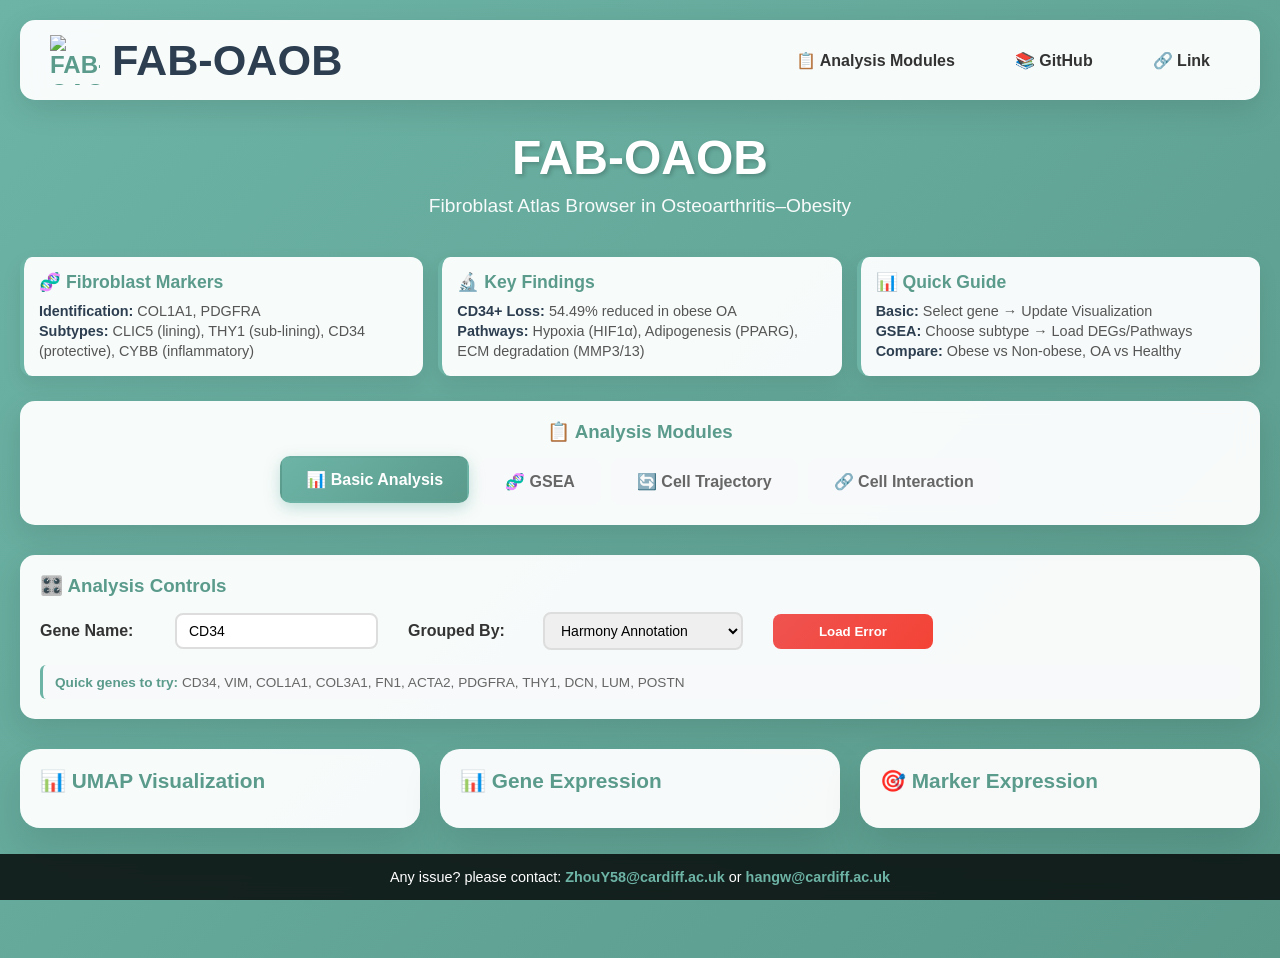
==== index.html @ c95120bd "Update index.html" ====
<!DOCTYPE html>
<html lang="en">
<head>
    <meta charset="UTF-8">
    <meta name="viewport" content="width=device-width, initial-scale=1.0">
    <title>Fibroblast Atlas Browser in Osteoarthritis–Obesity</title>
    
    <!-- External Libraries -->
    <script src="https://cdnjs.cloudflare.com/ajax/libs/d3/7.8.5/d3.min.js"></script>
    <script src="https://cdnjs.cloudflare.com/ajax/libs/plotly.js/2.26.0/plotly.min.js"></script>
    <script src="https://cdnjs.cloudflare.com/ajax/libs/PapaParse/5.4.1/papaparse.min.js"></script>
    
    <link rel="stylesheet" href="style.css">
</head>
<body>
    <div class="container">
        <!-- Navigation Bar -->
        <nav class="navbar">
            <div style="display: flex; align-items: center; gap: 15px;">
                <a href="#" class="nav-brand" style="display: flex; align-items: center; gap: 12px; text-decoration: none;">
                    <img src="https://raw.githubusercontent.com/hvgogogo/obese_OA_dp/main/data/Logo_FAB2.png" 
                         alt="FAB-OAOB" 
                         style="width: 50px; height: 50px; object-fit: contain;">
                    <span style="font-size: 1.8em; font-weight: 700; color: #2c3e50;">FAB-OAOB</span>
                </a>
            </div>
            <ul class="nav-links">
                <li><a href="#analysis-modules" class="nav-link">📋 Analysis Modules</a></li>
                <li><a href="https://github.com/hvgogogo/obese_OA_dp" target="_blank" class="nav-link">📚 GitHub</a></li>
                <li><a href="https://yz-lab.org/" target="_blank" class="nav-link">🔗 Link</a></li>
            </ul>
        </nav>

        <!-- Header -->
        <div class="header">
            <h1> FAB-OAOB</h1>
            <p>Fibroblast Atlas Browser in Osteoarthritis–Obesity</p>
        </div>

        <!-- Information Cards -->
        <div class="info-grid">
            <div class="info-card">
                <h4>🧬 Fibroblast Markers</h4>
                <div class="info-content">
                    <strong>Identification:</strong> COL1A1, PDGFRA<br>
                    <strong>Subtypes:</strong> CLIC5 (lining), THY1 (sub-lining), CD34 (protective), CYBB (inflammatory)
                </div>
            </div>

            <div class="info-card">
                <h4>🔬 Key Findings</h4>
                <div class="info-content">
                    <strong>CD34+ Loss:</strong> 54.49% reduced in obese OA<br>
                    <strong>Pathways:</strong> Hypoxia (HIF1α), Adipogenesis (PPARG), ECM degradation (MMP3/13)
                </div>
            </div>

            <div class="info-card">
                <h4>📊 Quick Guide</h4>
                <div class="info-content">
                    <strong>Basic:</strong> Select gene → Update Visualization<br>
                    <strong>GSEA:</strong> Choose subtype → Load DEGs/Pathways<br>
                    <strong>Compare:</strong> Obese vs Non-obese, OA vs Healthy
                </div>
            </div>
        </div>

        <!-- Module Navigation -->
        <div class="module-nav" id="analysis-modules">
            <h3>📋 Analysis Modules</h3>
            <div class="module-tabs">
                <div class="module-tab active" data-module="basic">📊 Basic Analysis</div>
                <div class="module-tab" data-module="gsea">🧬 GSEA</div>
                <div class="module-tab" data-module="trajectory">🔄 Cell Trajectory</div>
                <div class="module-tab" data-module="interaction">🔗 Cell Interaction</div>
            </div>
        </div>

        <!-- Module 1: Basic Analysis -->
        <div class="module-content active" id="basic-module">
            <!-- Analysis Controls -->
            <div class="controls">
                <h3>🎛️ Analysis Controls</h3>
                <div class="controls-row">
                    <div class="control-group">
                        <label for="custom-gene">Gene Name:</label>
                        <div class="gene-input-container">
                            <input type="text" id="custom-gene" placeholder="Type gene name (e.g., CD34, VIM, COL1A1...)" />
                            <div id="gene-suggestions"></div>
                        </div>
                    </div>
                    
                    <div class="control-group">
                        <label for="grouped-by-select">Grouped By:</label>
                        <select id="grouped-by-select">
                            <option value="harmony_annotation">Harmony Annotation</option>
                            <option value="disease_state">Disease State</option>
                        </select>
                    </div>
                    
                    <div class="button-hint-container">
                        <button id="update-btn" onclick="updateVisualization()">Update Visualization</button>
                        <div id="gene-hint" class="gene-hint"></div>
                    </div>
                </div>
                
                <div class="controls-help">
                    <small><strong>Quick genes to try:</strong> CD34, VIM, COL1A1, COL3A1, FN1, ACTA2, PDGFRA, THY1, DCN, LUM, POSTN</small>
                </div>
            </div>

            <!-- Basic Analysis Visualizations -->
            <div class="analysis-grid">
                <div class="analysis-card">
                    <h3>📊 UMAP Visualization</h3>
                    <div id="umap-plot" class="viz-container">
                        <div class="viz-placeholder">
                            <div class="loading-spinner"></div>
                            <p>🔄 Loading UMAP visualization...</p>
                            <small>Cell clusters and subtypes</small>
                        </div>
                    </div>
                </div>

                <div class="analysis-card">
                    <h3>📊 Gene Expression</h3>
                    <div id="gene-expression-plot" class="viz-container">
                        <div class="viz-placeholder">
                            <div class="loading-spinner"></div>
                            <p>🔄 Loading gene expression...</p>
                            <small>Expression levels on UMAP</small>
                        </div>
                    </div>
                </div>

                <div class="analysis-card">
                    <h3>🎯 Marker Expression</h3>
                    <div id="marker-plot" class="viz-container">
                        <div class="viz-placeholder">
                            <div class="loading-spinner"></div>
                            <p>🔄 Loading marker expression...</p>
                            <small>Expression levels across cell populations</small>
                        </div>
                    </div>
                </div>
            </div>
        </div>

        <!-- Module 2: GSEA -->
        <div class="module-content" id="gsea-module">
            <!-- DEG Analysis Section -->
            <div class="deg-analysis-section">
                <div class="analysis-card">
                    <h3>🧬 Differentially Expressed Genes (DEGs)</h3>
                    <div class="deg-controls">
                        <div class="control-group">
                            <label for="deg-subtype">Cell Subtype:</label>
                            <select id="deg-subtype">
                                <option value="SLSFs_CD34pos">SLSFs CD34+</option>
                                <option value="SLSFs_CD34neg">SLSFs CD34-</option>
                                <option value="LLSFs">LLSFs</option>
                                <option value="SLSFs_IM">SLSFs IM</option>
                            </select>
                        </div>
                        <div class="control-group">
                            <label for="deg-comparison">Comparison:</label>
                            <select id="deg-comparison">
                                <option value="weight">Obesity vs Non-obese</option>
                                <option value="OA">OA vs Non-OA</option>
                                <option value="obeseOA">Obese-OA vs Healthy</option>
                            </select>
                        </div>
                        <div class="control-group">
                            <label for="deg-top-n">Top N genes:</label>
                            <select id="deg-top-n">
                                <option value="5">Top 5</option>
                                <option value="10">Top 10</option>
                                <option value="20">Top 20</option>
                                <option value="100">Top 100</option>
                            </select>
                        </div>
                        <div class="control-group">
                            <label for="deg-gene-filter">Filter by gene:</label>
                            <input type="text" id="deg-gene-filter" placeholder="Enter gene name (optional)" />
                        </div>
                        <button id="load-deg-btn" onclick="loadDEGData()">Load DEGs</button>
                    </div>
                    <div id="deg-table-container" class="deg-table-container">
                        <div class="viz-placeholder">
                            <p>📊 Select parameters and click "Load DEGs"</p>
                            <small>View top differentially expressed genes</small>
                        </div>
                    </div>
                </div>
            </div>

            <!-- Pathway Table Section -->
            <div class="pathway-table-section">
                <div class="analysis-card">
                    <h3>🛤️ Pathway Enrichment Table</h3>
                    <div class="pathway-controls">
                        <div class="control-group">
                            <label for="pathway-subtype">Cell Subtype:</label>
                            <select id="pathway-subtype">
                                <option value="SLSFs_CD34pos">SLSFs CD34+</option>
                                <option value="SLSFs_CD34neg">SLSFs CD34-</option>
                                <option value="LLSFs">LLSFs</option>
                                <option value="SLSFs_IM">SLSFs IM</option>
                            </select>
                        </div>
                        <div class="control-group">
                            <label for="pathway-comparison">Comparison:</label>
                            <select id="pathway-comparison">
                                <option value="weight">Obesity vs Non-obese</option>
                                <option value="OA">OA vs Non-OA</option>
                                <option value="obeseOA">Obese-OA vs Healthy</option>
                            </select>
                        </div>
                        <div class="control-group">
                            <label for="pathway-top-n">Top N pathways:</label>
                            <select id="pathway-top-n">
                                <option value="5">Top 5</option>
                                <option value="10">Top 10</option>
                                <option value="20">Top 20</option>
                                <option value="50">Top 50</option>
                            </select>
                        </div>
                        <div class="control-group">
                            <label for="pathway-filter">Filter by pathway:</label>
                            <input type="text" id="pathway-filter" placeholder="Enter pathway name (optional)" />
                        </div>
                        <button id="load-pathway-btn" onclick="loadPathwayData()">Load Pathways</button>
                    </div>
                    <div id="pathway-table-container" class="deg-table-container">
                        <div class="viz-placeholder">
                            <p>📊 Pathway enrichment results will appear here</p>
                            <small>Load pathway data to view detailed results</small>
                        </div>
                    </div>
                </div>
            </div>

            <!-- Pathway Analysis Visualization -->
            <div class="analysis-card">
                <h3>📈 Pathway Analysis</h3>
                <div id="pathway-plot" class="viz-container">
                    <div class="viz-placeholder">
                        <div class="loading-spinner"></div>
                        <p>🔄 Loading pathway analysis...</p>
                        <small>Select parameters and click "Load Pathways"</small>
                    </div>
                </div>
            </div>
        </div>

        <!-- Module 3: Cell Trajectory -->
        <div class="module-content" id="trajectory-module">
            <!-- Trajectory Controls -->
            <div class="controls">
                <h3>🎛️ Trajectory Controls</h3>
                <div class="controls-row">
                    <div class="control-group">
                        <label for="trajectory-dataset">Dataset:</label>
                        <select id="trajectory-dataset">
                            <option value="Healthy">Healthy</option>
                            <option value="NW_OA">non-obese OA</option>
                            <option value="Obese_OA">Obese OA</option>
                        </select>
                    </div>
                    <div class="control-group">
                        <label for="trajectory-view">View Type:</label>
                        <select id="trajectory-view">
                            <option value="state">By State</option>
                            <option value="celltype">By Cell Type</option>
                            <option value="pseudotime">By Pseudotime</option>
                        </select>
                    </div>
                    <div class="control-group">
                        <label for="pseudotime-gene">Gene for Pseudotime:</label>
                        <input type="text" id="pseudotime-gene" placeholder="Enter gene name (e.g., NOC2L, ISG15...)" />
                    </div>
                    <button id="load-trajectory-btn" onclick="loadTrajectoryData()">Load Trajectory</button>
                </div>
            </div>

            <!-- Trajectory Visualization Grid -->
            <div class="analysis-grid">
                <div class="analysis-card">
                    <h3>🔄 Trajectory Plot</h3>
                    <div id="trajectory-plot" class="viz-container">
                        <div class="viz-placeholder">
                            <div class="loading-spinner"></div>
                            <p>📊 Select parameters and click "Load Trajectory"</p>
                            <small>Interactive trajectory visualization</small>
                        </div>
                    </div>
                </div>

                <div class="analysis-card">
                    <h3>📊 Density Distribution</h3>
                    <div id="trajectory-density-plot" class="viz-container">
                        <div class="viz-placeholder">
                            <div class="loading-spinner"></div>
                            <p>📈 Pseudotime density distribution</p>
                            <small>Cell type distributions across pseudotime</small>
                        </div>
                    </div>
                </div>
                
                <div class="analysis-card">
                    <h3>📈 State Proportions</h3>
                    <div id="trajectory-proportion-plot" class="viz-container">
                        <div class="viz-placeholder">
                            <div class="loading-spinner"></div>
                            <p>📊 Cell type proportions across states</p>
                            <small>How cell types change along trajectory</small>
                        </div>
                    </div>
                </div>
            </div>

            <!-- Separate section for pseudotime -->
            <div class="analysis-card">
                <h3>⏰ Pseudotime Gene Expression</h3>
                <div id="pseudotime-analysis-plot" class="viz-container">
                    <div class="viz-placeholder">
                        <div class="loading-spinner"></div>
                        <p>📊 Pseudotime gene expression analysis</p>
                        <small>Gene expression changes over pseudotime</small>
                    </div>
                </div>
            </div>
        </div>

        <!-- Module 4: Cell Interaction -->
        <div class="module-content" id="interaction-module">
            <div class="controls">
                <h3>🎛️ Interaction Controls</h3>
                <div class="controls-row">
                    <div class="control-group">
                        <label for="interaction-type">Analysis Type:</label>
                        <select id="interaction-type">
                            <option value="increased">Increased Signaling</option>
                            <option value="decreased">Decreased Signaling</option>
                        </select>
                    </div>
                    <div class="control-group">
                        <label for="interaction-top-n">Top N interactions:</label>
                        <select id="interaction-top-n">
                            <option value="10">Top 10</option>
                            <option value="20">Top 20</option>
                            <option value="50">Top 50</option>
                            <option value="100">Top 100</option>
                        </select>
                    </div>
                    <button id="load-interaction-btn" onclick="loadInteractionData()">Load Interaction</button>
                </div>
            </div>

            <div class="analysis-card">
                <h3>📊 Interaction Table</h3>
                <div id="interaction-table-container" class="deg-table-container">
                    <div class="viz-placeholder">
                        <p>📊 Interaction data table will appear here</p>
                        <small>Load interaction data to view detailed results</small>
                    </div>
                </div>
            </div>

            <div class="analysis-card">
                <h3>🔗 Cell-Cell Interaction Analysis</h3>
                <div id="interaction-plot" class="viz-container">
                    <div class="viz-placeholder">
                        <div class="loading-spinner"></div>
                        <p>📊 Select analysis type and click "Load Interaction"</p>
                        <small>Interactive cell communication analysis</small>
                    </div>
                </div>
            </div>
        </div>
    </div>

    <!-- Footer -->
    <footer class="footer">
        Any issue? please contact: <a href="mailto:ZhouY58@cardiff.ac.uk">ZhouY58@cardiff.ac.uk</a> or <a href="mailto:hangw@cardiff.ac.uk">hangw@cardiff.ac.uk</a>
    </footer>

    <!-- Load the JavaScript file -->
    <script src="fibroblasts.js"></script>
    
    <script>
        // Module navigation functionality
        document.addEventListener('DOMContentLoaded', function() {
            const moduleTabs = document.querySelectorAll('.module-tab');
            const moduleContents = document.querySelectorAll('.module-content');

            moduleTabs.forEach(tab => {
                tab.addEventListener('click', function() {
                    const targetModule = this.getAttribute('data-module');
                    
                    // Remove active class from all tabs and content
                    moduleTabs.forEach(t => t.classList.remove('active'));
                    moduleContents.forEach(c => c.classList.remove('active'));
                    
                    // Add active class to clicked tab and corresponding content
                    this.classList.add('active');
                    const targetContent = document.getElementById(targetModule + '-module');
                    if (targetContent) {
                        targetContent.classList.add('active');
                    }
                });
            });
        });
    </script>
</body>
</html>
---- style.css ----
/* ========== GLOBAL STYLES ========== */
* {
    margin: 0;
    padding: 0;
    box-sizing: border-box;
}

body {
    font-family: -apple-system, BlinkMacSystemFont, 'Segoe UI', Roboto, sans-serif;
    background: linear-gradient(135deg, #6db4a6 0%, #5a9b8c 100%);
    min-height: 100vh;
    color: #333;
    padding-bottom: 80px;
}

.container {
    max-width: 1600px;
    margin: 0 auto;
    padding: 20px;
}

/* Navigation Bar */
.navbar {
    background: rgba(255, 255, 255, 0.95);
    border-radius: 15px;
    padding: 15px 30px;
    margin-bottom: 30px;
    box-shadow: 0 10px 30px rgba(0,0,0,0.1);
    display: flex;
    justify-content: space-between;
    align-items: center;
    backdrop-filter: blur(10px);
}

.nav-brand {
    font-size: 1.5rem;
    font-weight: 700;
    color: #5a9b8c;
    text-decoration: none;
}

.nav-links {
    display: flex;
    gap: 20px;
    list-style: none;
}

.nav-link {
    color: #333;
    text-decoration: none;
    padding: 10px 20px;
    border-radius: 10px;
    transition: all 0.3s ease;
    font-weight: 600;
    cursor: pointer;
}

.nav-link:hover, .nav-link.active {
    background: linear-gradient(135deg, #6db4a6, #5a9b8c);
    color: white;
    transform: translateY(-2px);
}

/* Header */
.header {
    text-align: center;
    margin-bottom: 40px;
    color: white;
}

.header h1 {
    font-size: 3rem;
    font-weight: 700;
    margin-bottom: 10px;
    text-shadow: 2px 2px 4px rgba(0,0,0,0.2);
}

.header p {
    font-size: 1.2rem;
    opacity: 0.95;
    margin-bottom: 10px;
}

.github-link {
    margin-top: 15px;
}

.github-link a {
    background: rgba(255, 255, 255, 0.2);
    color: white;
    padding: 8px 16px;
    border-radius: 20px;
    text-decoration: none;
    font-weight: 600;
    font-size: 0.9rem;
    transition: all 0.3s ease;
    backdrop-filter: blur(10px);
}

.github-link a:hover {
    background: rgba(255, 255, 255, 0.3);
    transform: translateY(-2px);
}

/* Information Cards */
.info-grid {
    display: grid;
    grid-template-columns: repeat(auto-fit, minmax(280px, 1fr));
    gap: 15px;
    margin-bottom: 25px;
}

.info-card {
    background: rgba(255, 255, 255, 0.95);
    border-radius: 12px;
    padding: 15px;
    box-shadow: 0 8px 20px rgba(0,0,0,0.08);
    border-left: 4px solid #6db4a6;
    min-height: auto;
}

.info-card h4 {
    color: #5a9b8c;
    margin-bottom: 8px;
    font-size: 1.1rem;
    display: flex;
    align-items: center;
    gap: 8px;
}

.info-content {
    color: #555;
    font-size: 0.9rem;
    line-height: 1.4;
}

.info-content strong {
    color: #2c3e50;
    font-weight: 600;
}

/* Module Navigation */
.module-nav {
    background: rgba(255, 255, 255, 0.95);
    border-radius: 15px;
    padding: 20px 30px;
    margin-bottom: 30px;
    box-shadow: 0 10px 30px rgba(0,0,0,0.1);
    backdrop-filter: blur(10px);
}

.module-nav h3 {
    color: #5a9b8c;
    margin-bottom: 15px;
    text-align: center;
}

.module-tabs {
    display: flex;
    justify-content: center;
    gap: 10px;
    flex-wrap: wrap;
}

.module-tab {
    background: #f8f9fa;
    color: #666;
    padding: 12px 24px;
    border-radius: 10px;
    cursor: pointer;
    transition: all 0.3s ease;
    font-weight: 600;
    border: 2px solid transparent;
}

.module-tab:hover {
    background: #e9ecef;
    transform: translateY(-2px);
}

.module-tab.active {
    background: linear-gradient(135deg, #6db4a6, #5a9b8c);
    color: white;
    transform: translateY(-2px);
    box-shadow: 0 5px 15px rgba(109, 180, 166, 0.4);
}

/* Module Content */
.module-content {
    display: none;
}

.module-content.active {
    display: block;
}

/* Controls */
.controls {
    background: rgba(255, 255, 255, 0.95);
    border-radius: 15px;
    padding: 20px;
    margin-bottom: 30px;
    box-shadow: 0 10px 30px rgba(0,0,0,0.1);
}

.controls h3 {
    color: #5a9b8c;
    margin-bottom: 15px;
}

.controls-row {
    display: flex;
    gap: 30px;
    align-items: center;
    flex-wrap: wrap;
    margin-bottom: 15px;
}

.control-group {
    display: flex;
    gap: 15px;
    align-items: center;
}

.control-group label {
    font-weight: 600;
    min-width: 120px;
}

select, input {
    padding: 8px 12px;
    border: 2px solid #ddd;
    border-radius: 8px;
    font-size: 14px;
    transition: border-color 0.3s ease;
    min-width: 200px;
}

select:focus, input:focus {
    outline: none;
    border-color: #6db4a6;
}

/* Gene Input Container */
.gene-input-container {
    position: relative;
}

#gene-suggestions {
    position: absolute;
    top: 100%;
    left: 0;
    right: 0;
    background: white;
    border: 2px solid #6db4a6;
    border-top: none;
    border-radius: 0 0 8px 8px;
    max-height: 200px;
    overflow-y: auto;
    z-index: 1000;
    display: none;
}

.suggestion-item {
    padding: 8px 12px;
    cursor: pointer;
    border-bottom: 1px solid #eee;
}

.suggestion-item:hover, .suggestion-item.selected {
    background: #f0f8ff;
}

button {
    background: linear-gradient(135deg, #6db4a6, #5a9b8c);
    color: white;
    border: none;
    padding: 10px 20px;
    border-radius: 8px;
    font-weight: 600;
    cursor: pointer;
    transition: all 0.3s ease;
    min-width: 160px;
}

button:hover {
    transform: translateY(-2px);
    box-shadow: 0 5px 15px rgba(109, 180, 166, 0.4);
}

button:disabled {
    opacity: 0.8;
    cursor: not-allowed;
    transform: none;
    box-shadow: none;
}

.button-loading {
    background: linear-gradient(135deg, #ffa726, #ff9800) !important;
}

.button-success {
    background: linear-gradient(135deg, #66bb6a, #4caf50) !important;
}

.button-error {
    background: linear-gradient(135deg, #ef5350, #f44336) !important;
}

.button-hint-container {
    display: flex;
    gap: 15px;
    align-items: center;
}

.gene-hint {
    background: #ffebee;
    color: #c62828;
    padding: 8px 12px;
    border-radius: 6px;
    font-size: 0.9rem;
    border-left: 3px solid #c62828;
    display: none;
}

.gene-hint.show {
    display: block;
}

.controls-help {
    margin-top: 10px;
    padding: 8px 12px;
    background: #f8f9fa;
    border-radius: 6px;
    border-left: 3px solid #6db4a6;
}

.controls-help small {
    color: #666;
    font-size: 0.85rem;
}

.controls-help strong {
    color: #5a9b8c;
}

/* Analysis Grid - Updated for better responsiveness */
.analysis-grid {
    display: grid;
    grid-template-columns: repeat(auto-fit, minmax(400px, 1fr));
    gap: 20px;
    margin-bottom: 30px;
    max-width: 1400px;
    margin-left: auto;
    margin-right: auto;
}

.analysis-card {
    background: rgba(255, 255, 255, 0.95);
    border-radius: 20px;
    padding: 20px;
    box-shadow: 0 20px 40px rgba(0,0,0,0.1);
    transition: all 0.3s ease;
    display: flex;
    flex-direction: column;
}

.analysis-card:hover {
    transform: translateY(-5px);
    box-shadow: 0 25px 50px rgba(0,0,0,0.15);
}

.analysis-card h3 {
    color: #5a9b8c;
    margin-bottom: 15px;
    font-size: 1.3rem;
    display: flex;
    align-items: center;
    gap: 10px;
    flex-shrink: 0;
}

/* Visualization containers */
.viz-container {
    width: 100%;
    height: 450px;
    border-radius: 10px;
    background: #f8f9fa;
    position: relative;
    overflow: hidden;
    flex: 1;
}

.viz-container > div {
    width: 100% !important;
    height: 100% !important;
    display: block !important;
    visibility: visible !important;
}

.viz-container svg {
    width: 100% !important;
    height: 100% !important;
    display: block !important;
}

.viz-container .plotly-graph-div {
    width: 100% !important;
    height: 100% !important;
}

.viz-placeholder {
    position: absolute;
    top: 50%;
    left: 50%;
    transform: translate(-50%, -50%);
    text-align: center;
    color: #666;
    z-index: 1;
}

.loading-spinner {
    border: 3px solid #f3f3f3;
    border-top: 3px solid #6db4a6;
    border-radius: 50%;
    width: 40px;
    height: 40px;
    animation: spin 1s linear infinite;
    margin: 0 auto 10px;
}

@keyframes spin {
    0% { transform: rotate(0deg); }
    100% { transform: rotate(360deg); }
}

.error-message {
    background: #ffebee;
    color: #c62828;
    padding: 15px;
    border-radius: 8px;
    margin: 10px 0;
    border-left: 4px solid #c62828;
    position: absolute;
    top: 50%;
    left: 50%;
    transform: translate(-50%, -50%);
    width: 90%;
    text-align: center;
    z-index: 10;
}

/* DEG and Pathway Analysis */
.deg-analysis-section, .pathway-table-section {
    margin-bottom: 30px;
}

.deg-controls, .pathway-controls {
    display: flex;
    gap: 15px;
    align-items: center;
    margin-bottom: 20px;
    flex-wrap: wrap;
    background: #f8f9fa;
    padding: 15px;
    border-radius: 8px;
}

.deg-table-container {
    width: 100%;
    min-height: 300px;
    border-radius: 10px;
    background: #f8f9fa;
    position: relative;
    overflow: auto;
    max-height: 600px;
}

.deg-table {
    width: 100%;
    border-collapse: collapse;
    background: white;
    border-radius: 8px;
    overflow: hidden;
    box-shadow: 0 2px 10px rgba(0,0,0,0.1);
}

.deg-table th {
    background: linear-gradient(135deg, #6db4a6, #5a9b8c);
    color: white;
    padding: 12px 15px;
    text-align: left;
    font-weight: 600;
    font-size: 0.9rem;
    position: sticky;
    top: 0;
    z-index: 10;
}

.deg-table td {
    padding: 10px 15px;
    border-bottom: 1px solid #eee;
    font-size: 0.9rem;
}

.deg-table tr:hover {
    background-color: #f8f9fa;
}

.deg-table tr:last-child td {
    border-bottom: none;
}

.gene-name, .pathway-name {
    font-weight: 600;
    color: #2c3e50;
}

.log2fc-positive, .nes-positive {
    color: #e74c3c;
    font-weight: 600;
}

.log2fc-negative, .nes-negative {
    color: #3498db;
    font-weight: 600;
}

.p-value {
    font-family: 'Courier New', monospace;
    font-size: 0.8rem;
    color: #666;
}

.deg-summary {
    background: #e8f5e8;
    padding: 10px 15px;
    border-radius: 6px;
    margin-bottom: 15px;
    border-left: 4px solid #2ecc71;
}

.deg-summary h4 {
    color: #2ecc71;
    margin-bottom: 5px;
    font-size: 1rem;
}

.deg-summary p {
    color: #666;
    font-size: 0.9rem;
    margin: 0;
}

/* Trajectory and Interaction Modules */
.trajectory-container, .interaction-container {
    text-align: center;
    padding: 20px;
}

.trajectory-container img, .interaction-container img {
    max-width: 100%;
    height: auto;
    border-radius: 10px;
    box-shadow: 0 4px 15px rgba(0,0,0,0.1);
}

.analysis-description {
    margin-top: 15px;
    padding: 15px;
    background: #f8f9fa;
    border-radius: 8px;
    border-left: 4px solid #6db4a6;
    text-align: left;
}

.analysis-description h4 {
    color: #5a9b8c;
    margin-bottom: 10px;
}

.analysis-description p {
    color: #666;
    margin: 0;
    line-height: 1.6;
}

/* Cell-Cell Interaction Plot */
#interaction-plot {
    height: 1200px !important;
}

/* Footer */
.footer {
    position: fixed;
    bottom: 0;
    left: 0;
    right: 0;
    background: rgba(0, 0, 0, 0.8);
    color: white;
    text-align: center;
    padding: 15px 20px;
    font-size: 0.9rem;
    backdrop-filter: blur(10px);
    z-index: 1000;
}

.footer a {
    color: #6db4a6;
    text-decoration: none;
    font-weight: 600;
    transition: all 0.3s ease;
}

.footer a:hover {
    color: #7bc4b6;
    text-decoration: underline;
}

/* Mobile Responsive */
@media (max-width: 1200px) {
    .analysis-grid {
        grid-template-columns: 1fr;
        max-width: 800px;
    }
    
    .viz-container {
        height: 400px;
    }
}

@media (max-width: 768px) {
    .navbar {
        flex-direction: column;
        gap: 15px;
    }

    .nav-links {
        gap: 10px;
    }

    .header h1 {
        font-size: 2rem;
    }

    .controls-row {
        flex-direction: column;
        align-items: flex-start;
        gap: 15px;
    }

    .control-group {
        flex-direction: column;
        align-items: flex-start;
        width: 100%;
    }

    .control-group label {
        min-width: auto;
    }

    select, input {
        width: 100%;
        min-width: auto;
    }
    
    .viz-container {
        height: 350px;
    }

    .button-hint-container {
        flex-direction: column;
        align-items: flex-start;
        gap: 10px;
    }

    .module-tabs {
        flex-direction: column;
        gap: 10px;
    }

    .module-tab {
        text-align: center;
    }

    .info-grid {
        grid-template-columns: 1fr;
        gap: 12px;
    }
    
    .info-card {
        padding: 12px;
    }

    .deg-controls, .pathway-controls {
        flex-direction: column;
        gap: 10px;
    }

    .analysis-grid {
        grid-template-columns: 1fr;
        gap: 15px;
    }

    #interaction-plot {
        height: 800px !important;
    }
}
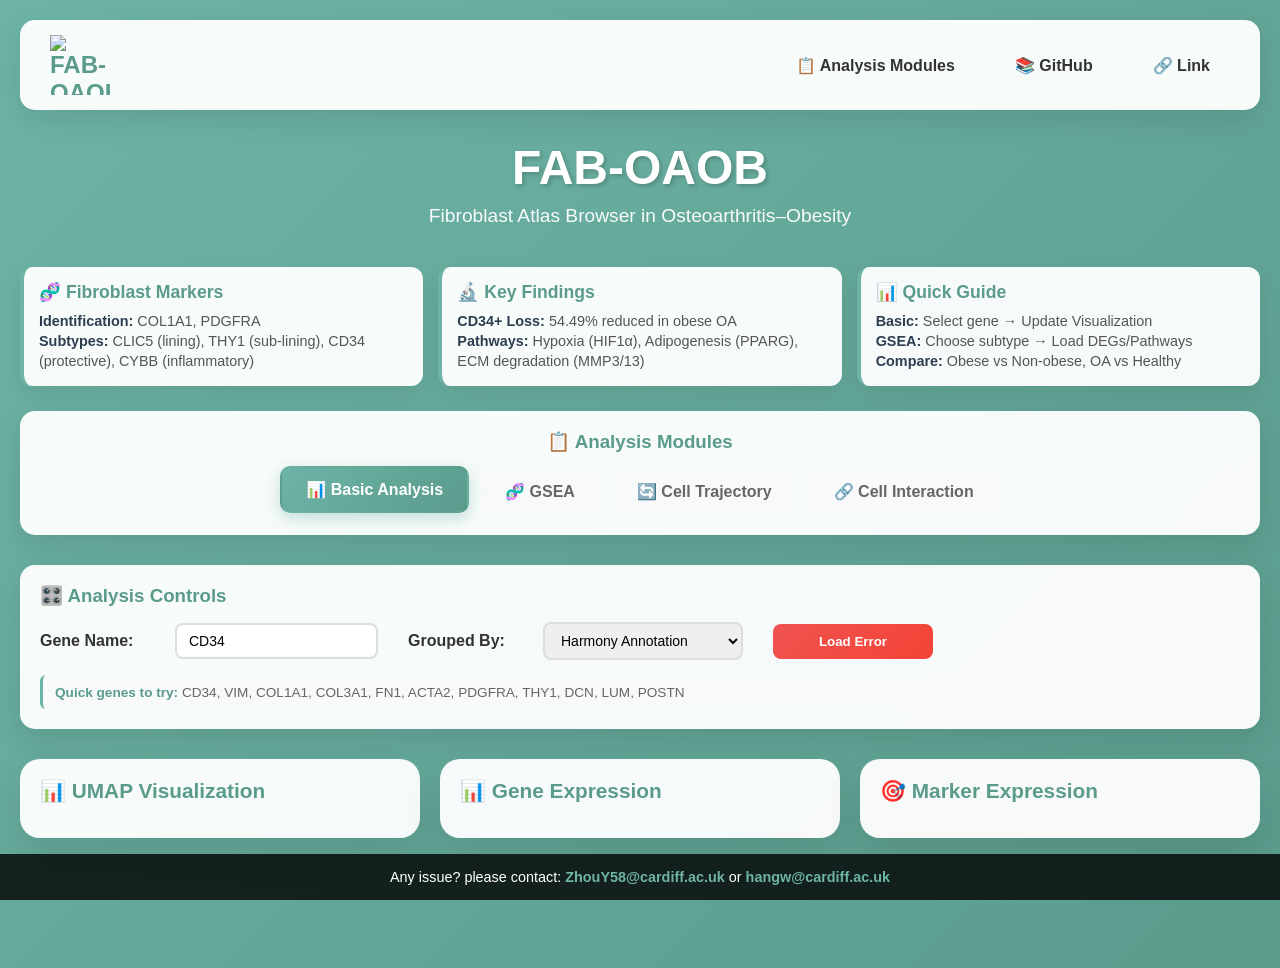
==== commit 1519924f: "Update index.html" ====
--- a/index.html
+++ b/index.html
@@ -20,8 +20,7 @@
                 <a href="#" class="nav-brand" style="display: flex; align-items: center; gap: 12px; text-decoration: none;">
                     <img src="https://raw.githubusercontent.com/hvgogogo/obese_OA_dp/main/data/Logo_FAB2.png" 
                          alt="FAB-OAOB" 
-                         style="width: 50px; height: 50px; object-fit: contain;">
-                    <span style="font-size: 1.8em; font-weight: 700; color: #2c3e50;">FAB-OAOB</span>
+                         style="width: 60px; height: 60px; object-fit: contain;">
                 </a>
             </div>
             <ul class="nav-links">
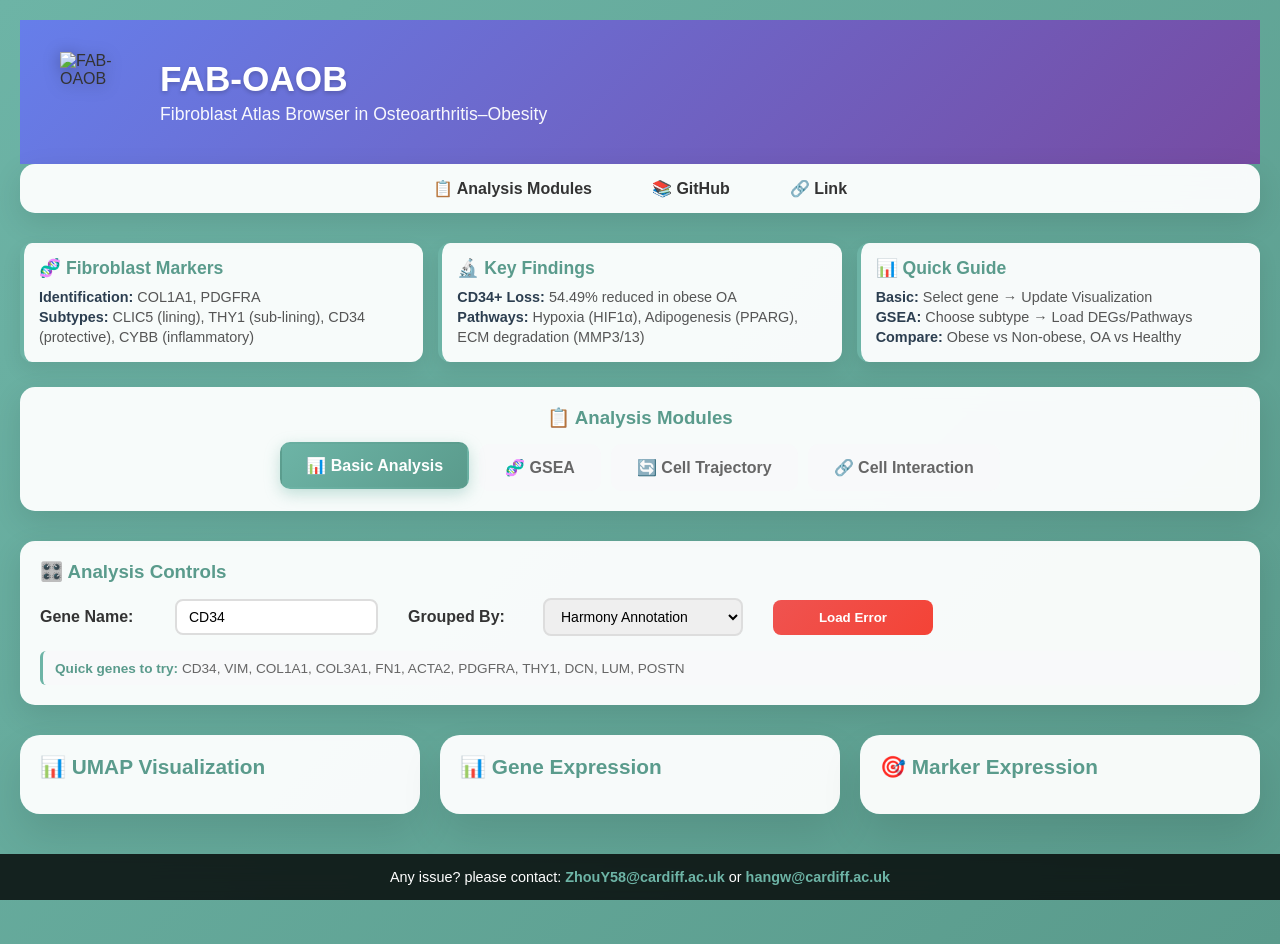
==== commit 7d594adc: "Refactor header and navigation layout in index.html Reorganized the header and navigation structure," ====
--- a/index.html
+++ b/index.html
@@ -14,27 +14,26 @@
 </head>
 <body>
     <div class="container">
-        <!-- Navigation Bar -->
-        <nav class="navbar">
-            <div style="display: flex; align-items: center; gap: 15px;">
-                <a href="#" class="nav-brand" style="display: flex; align-items: center; gap: 12px; text-decoration: none;">
-                    <img src="https://raw.githubusercontent.com/hvgogogo/obese_OA_dp/main/data/Logo_FAB2.png" 
-                         alt="FAB-OAOB" 
-                         style="width: 60px; height: 60px; object-fit: contain;">
-                </a>
-            </div>
-            <ul class="nav-links">
-                <li><a href="#analysis-modules" class="nav-link">📋 Analysis Modules</a></li>
-                <li><a href="https://github.com/hvgogogo/obese_OA_dp" target="_blank" class="nav-link">📚 GitHub</a></li>
-                <li><a href="https://yz-lab.org/" target="_blank" class="nav-link">🔗 Link</a></li>
-            </ul>
-        </nav>
-
-        <!-- Header -->
-        <div class="header">
-            <h1> FAB-OAOB</h1>
-            <p>Fibroblast Atlas Browser in Osteoarthritis–Obesity</p>
-        </div>
+        <!-- Logo and Header Section (Outside Navbar) -->
+            <div style="background: linear-gradient(135deg, #667eea 0%, #764ba2 100%); padding: 2rem 2.5rem; display: flex; align-items: center; gap: 20px;">
+                <img src="https://raw.githubusercontent.com/hvgogogo/obese_OA_dp/main/data/Logo_FAB2.png" 
+                     alt="FAB-OAOB" 
+                     style="width: 80px; height: 80px; object-fit: contain; filter: drop-shadow(0 2px 8px rgba(0,0,0,0.3));">
+                <div>
+                    <h1 style="color: white; margin: 0; font-size: 2.2rem; font-weight: 700; text-shadow: 0 2px 4px rgba(0,0,0,0.2);">FAB-OAOB</h1>
+                    <p style="color: rgba(255,255,255,0.95); margin: 0.3rem 0 0 0; font-size: 1.1rem; font-weight: 400;">Fibroblast Atlas Browser in Osteoarthritis–Obesity</p>
+                </div>
+            </div>
+            
+            <!-- Navigation Bar -->
+            <nav class="navbar">
+                <ul class="nav-links" style="margin: 0 auto;">
+                    <li><a href="#analysis-modules" class="nav-link">📋 Analysis Modules</a></li>
+                    <li><a href="https://github.com/hvgogogo/obese_OA_dp" target="_blank" class="nav-link">📚 GitHub</a></li>
+                    <li><a href="https://yz-lab.org/" target="_blank" class="nav-link">🔗 Link</a></li>
+                </ul>
+            </nav>
+
 
         <!-- Information Cards -->
         <div class="info-grid">
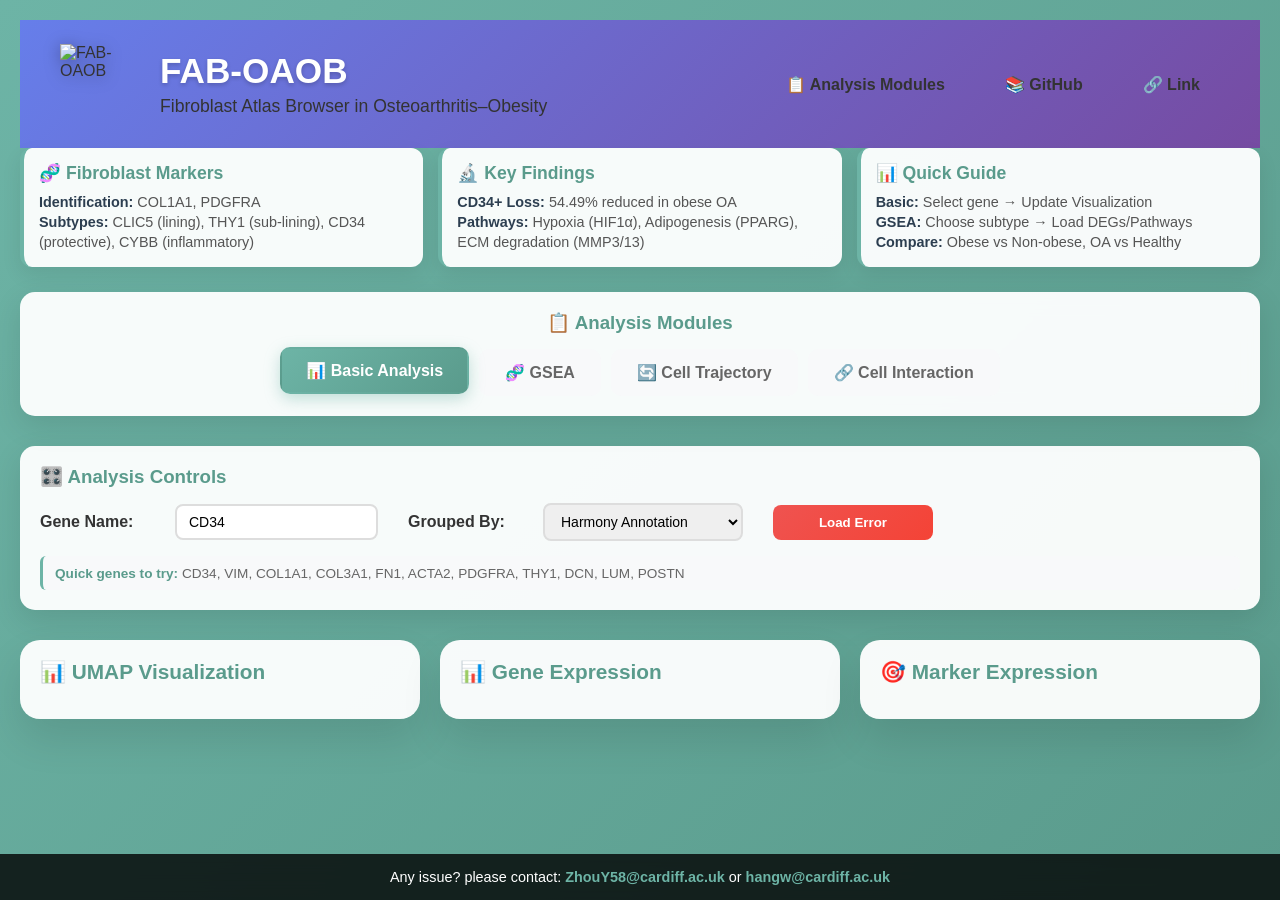
==== commit a6e00145: "Refactor header and navigation layout in index.html" ====
--- a/index.html
+++ b/index.html
@@ -14,25 +14,26 @@
 </head>
 <body>
     <div class="container">
-        <!-- Logo and Header Section (Outside Navbar) -->
-            <div style="background: linear-gradient(135deg, #667eea 0%, #764ba2 100%); padding: 2rem 2.5rem; display: flex; align-items: center; gap: 20px;">
-                <img src="https://raw.githubusercontent.com/hvgogogo/obese_OA_dp/main/data/Logo_FAB2.png" 
-                     alt="FAB-OAOB" 
-                     style="width: 80px; height: 80px; object-fit: contain; filter: drop-shadow(0 2px 8px rgba(0,0,0,0.3));">
-                <div>
-                    <h1 style="color: white; margin: 0; font-size: 2.2rem; font-weight: 700; text-shadow: 0 2px 4px rgba(0,0,0,0.2);">FAB-OAOB</h1>
-                    <p style="color: rgba(255,255,255,0.95); margin: 0.3rem 0 0 0; font-size: 1.1rem; font-weight: 400;">Fibroblast Atlas Browser in Osteoarthritis–Obesity</p>
-                </div>
-            </div>
-            
-            <!-- Navigation Bar -->
-            <nav class="navbar">
-                <ul class="nav-links" style="margin: 0 auto;">
+        <!-- Logo/Header and Navigation Bar in Same Row -->
+            <div style="background: linear-gradient(135deg, #667eea 0%, #764ba2 100%); padding: 1.5rem 2.5rem; display: flex; align-items: center; justify-content: space-between; flex-wrap: wrap; gap: 1.5rem;">
+                <!-- Logo and Header Section -->
+                <div style="display: flex; align-items: center; gap: 20px;">
+                    <img src="https://raw.githubusercontent.com/hvgogogo/obese_OA_dp/main/data/Logo_FAB2.png" 
+                         alt="FAB-OAOB" 
+                         style="width: 80px; height: 80px; object-fit: contain; filter: drop-shadow(0 2px 8px rgba(0,0,0,0.3));">
+                    <div>
+                        <h1 style="color: white; margin: 0; font-size: 2.2rem; font-weight: 700; text-shadow: 0 2px 4px rgba(0,0,0,0.2);">FAB-OAOB</h1>
+                        <p style="margin: 0.3rem 0 0 0; font-size: 1.1rem; font-weight: 400;">Fibroblast Atlas Browser in Osteoarthritis–Obesity</p>
+                    </div>
+                </div>
+                
+                <!-- Navigation Links -->
+                <ul class="nav-links" style="margin: 0;">
                     <li><a href="#analysis-modules" class="nav-link">📋 Analysis Modules</a></li>
                     <li><a href="https://github.com/hvgogogo/obese_OA_dp" target="_blank" class="nav-link">📚 GitHub</a></li>
                     <li><a href="https://yz-lab.org/" target="_blank" class="nav-link">🔗 Link</a></li>
                 </ul>
-            </nav>
+            </div>
 
 
         <!-- Information Cards -->
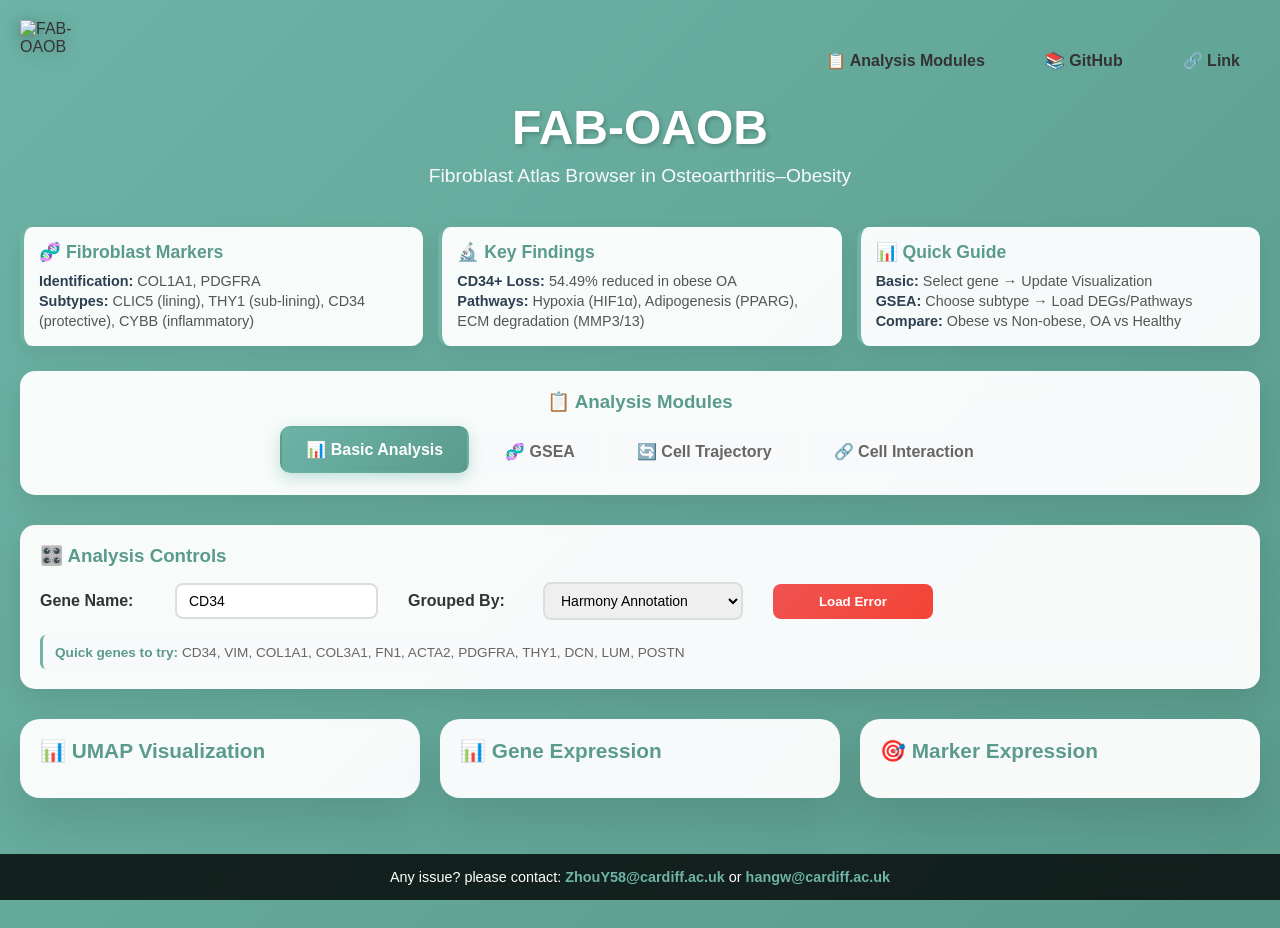
==== commit ac980ee6: "Update index.html" ====
--- a/index.html
+++ b/index.html
@@ -15,16 +15,12 @@
 <body>
     <div class="container">
         <!-- Logo/Header and Navigation Bar in Same Row -->
-            <div style="background: linear-gradient(135deg, #667eea 0%, #764ba2 100%); padding: 1.5rem 2.5rem; display: flex; align-items: center; justify-content: space-between; flex-wrap: wrap; gap: 1.5rem;">
+            <div style="display: flex; align-items: center; justify-content: space-between; flex-wrap: wrap; gap: 1.5rem;">
                 <!-- Logo and Header Section -->
                 <div style="display: flex; align-items: center; gap: 20px;">
                     <img src="https://raw.githubusercontent.com/hvgogogo/obese_OA_dp/main/data/Logo_FAB2.png" 
                          alt="FAB-OAOB" 
                          style="width: 80px; height: 80px; object-fit: contain; filter: drop-shadow(0 2px 8px rgba(0,0,0,0.3));">
-                    <div>
-                        <h1 style="color: white; margin: 0; font-size: 2.2rem; font-weight: 700; text-shadow: 0 2px 4px rgba(0,0,0,0.2);">FAB-OAOB</h1>
-                        <p style="margin: 0.3rem 0 0 0; font-size: 1.1rem; font-weight: 400;">Fibroblast Atlas Browser in Osteoarthritis–Obesity</p>
-                    </div>
                 </div>
                 
                 <!-- Navigation Links -->
@@ -35,7 +31,12 @@
                 </ul>
             </div>
 
-
+        <!-- Header -->
+        <div class="header">
+            <h1> FAB-OAOB</h1>
+            <p>Fibroblast Atlas Browser in Osteoarthritis–Obesity</p>
+        </div>
+        
         <!-- Information Cards -->
         <div class="info-grid">
             <div class="info-card">
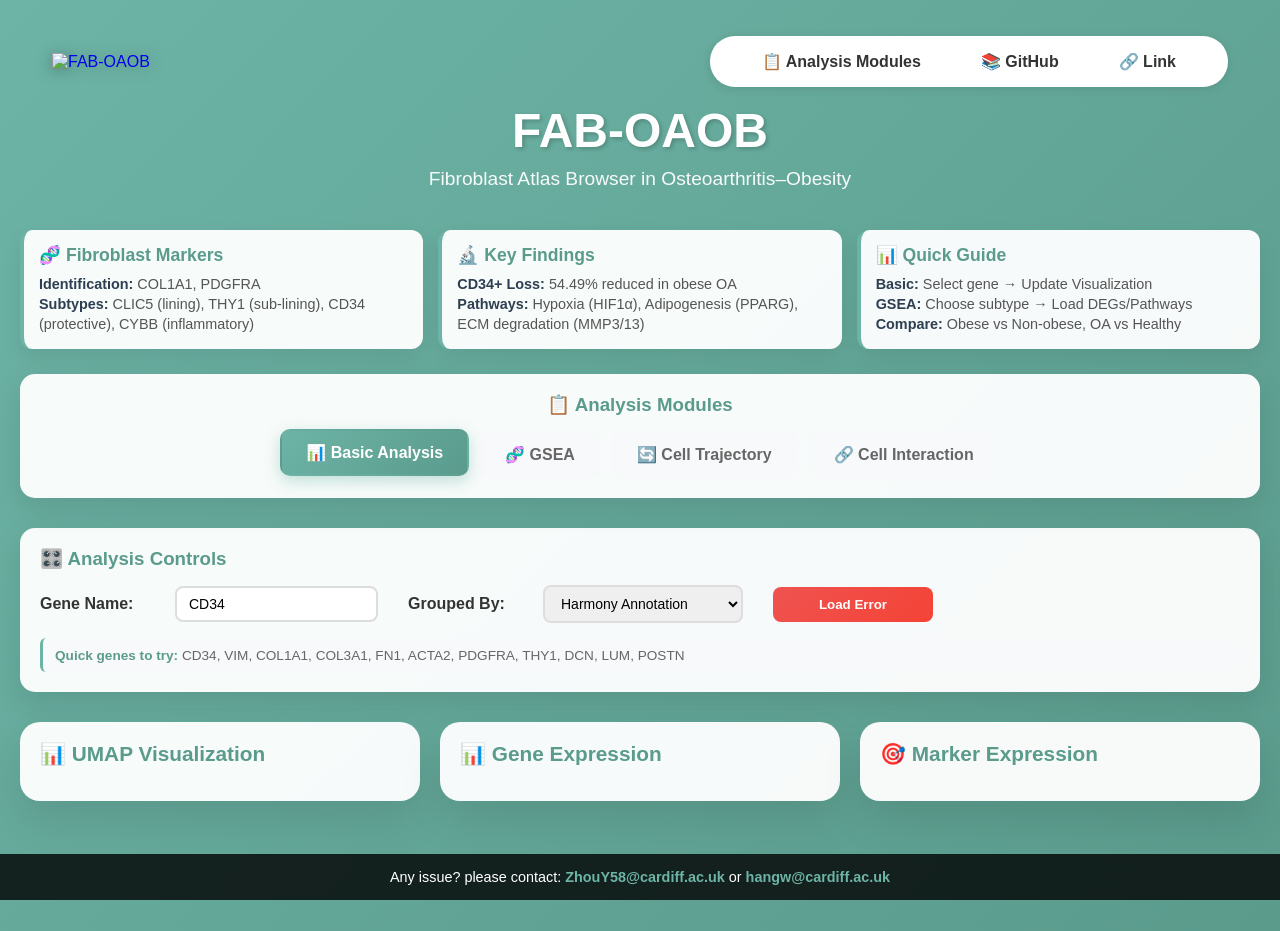
==== commit 0b967ee0: "Update index.html" ====
--- a/index.html
+++ b/index.html
@@ -12,24 +12,26 @@
     
     <link rel="stylesheet" href="style.css">
 </head>
+
 <body>
     <div class="container">
-        <!-- Logo/Header and Navigation Bar in Same Row -->
-            <div style="display: flex; align-items: center; justify-content: space-between; flex-wrap: wrap; gap: 1.5rem;">
-                <!-- Logo and Header Section -->
-                <div style="display: flex; align-items: center; gap: 20px;">
-                    <img src="https://raw.githubusercontent.com/hvgogogo/obese_OA_dp/main/data/Logo_FAB2.png" 
-                         alt="FAB-OAOB" 
-                         style="width: 80px; height: 80px; object-fit: contain; filter: drop-shadow(0 2px 8px rgba(0,0,0,0.3));">
-                </div>
-                
-                <!-- Navigation Links -->
-                <ul class="nav-links" style="margin: 0;">
+        <div style="display: flex; align-items: center; padding: 1rem 2rem; gap: 2rem;">
+            <!-- Logo - separate from navbar -->
+            <a href="#" style="text-decoration: none;">
+                <img src="https://raw.githubusercontent.com/hvgogogo/obese_OA_dp/main/data/Logo_FAB2.png" 
+                    alt="FAB-OAOB" 
+                    style="width: 80px; height: 80px; object-fit: contain; filter: drop-shadow(0 2px 8px rgba(0,0,0,0.3));">
+            </a>
+            
+            <!-- Navigation Bar - without logo brand -->
+            <nav style="flex: 1; display: flex; justify-content: flex-end;">
+                <ul class="nav-links" style="background: white; padding: 1rem 2rem; border-radius: 25px; box-shadow: 0 2px 10px rgba(0,0,0,0.1); margin: 0;">
                     <li><a href="#analysis-modules" class="nav-link">📋 Analysis Modules</a></li>
                     <li><a href="https://github.com/hvgogogo/obese_OA_dp" target="_blank" class="nav-link">📚 GitHub</a></li>
                     <li><a href="https://yz-lab.org/" target="_blank" class="nav-link">🔗 Link</a></li>
                 </ul>
-            </div>
+            </nav>
+        </div>
 
         <!-- Header -->
         <div class="header">
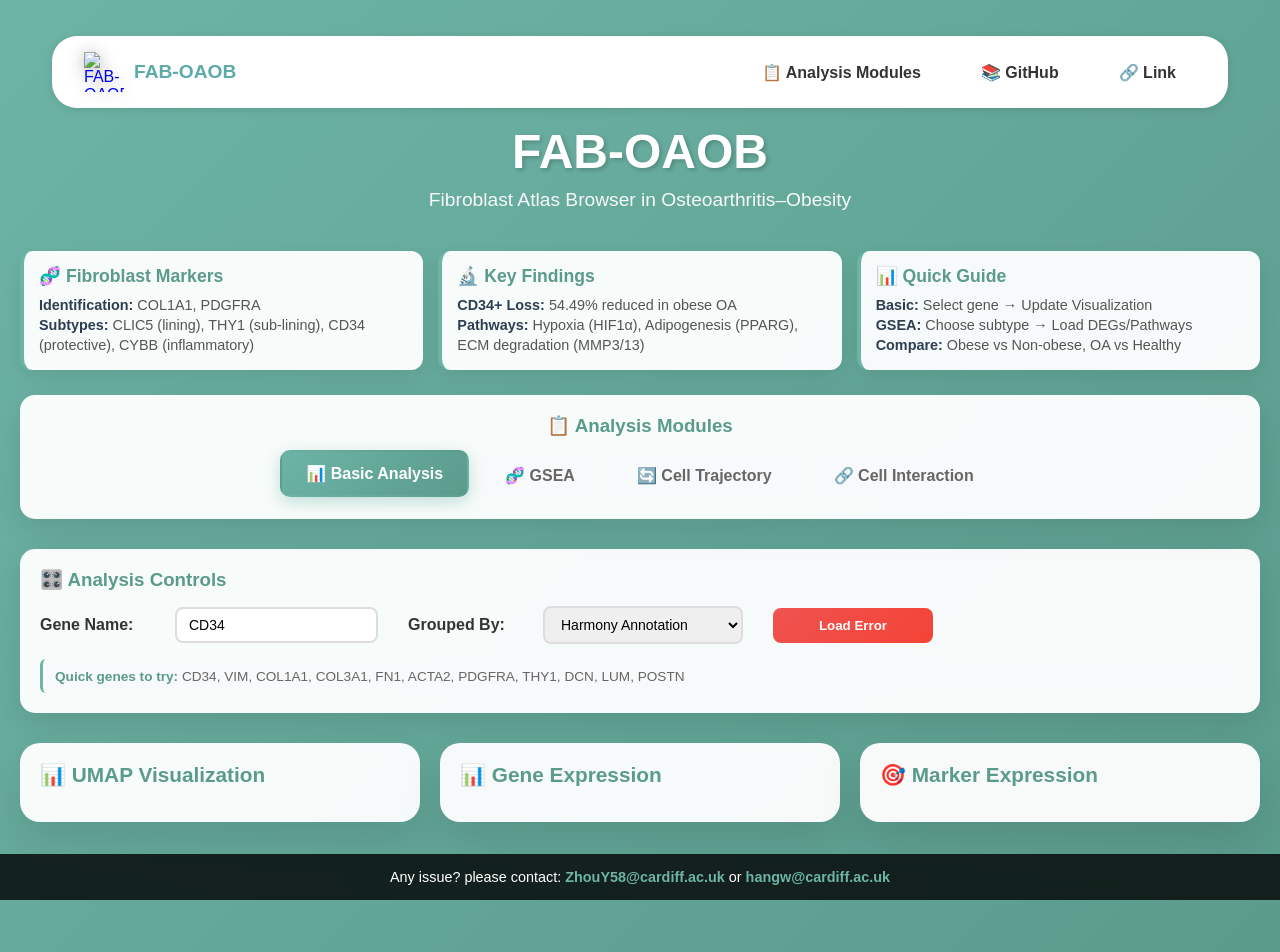
==== commit 66acb883: "Update index.html" ====
--- a/index.html
+++ b/index.html
@@ -16,16 +16,18 @@
 <body>
     <div class="container">
         <div style="display: flex; align-items: center; padding: 1rem 2rem; gap: 2rem;">
-            <!-- Logo - separate from navbar -->
-            <a href="#" style="text-decoration: none;">
-                <img src="https://raw.githubusercontent.com/hvgogogo/obese_OA_dp/main/data/Logo_FAB2.png" 
-                    alt="FAB-OAOB" 
-                    style="width: 80px; height: 80px; object-fit: contain; filter: drop-shadow(0 2px 8px rgba(0,0,0,0.3));">
-            </a>
-            
-            <!-- Navigation Bar - without logo brand -->
-            <nav style="flex: 1; display: flex; justify-content: flex-end;">
-                <ul class="nav-links" style="background: white; padding: 1rem 2rem; border-radius: 25px; box-shadow: 0 2px 10px rgba(0,0,0,0.1); margin: 0;">
+            <!-- Navigation Bar - with logo inside -->
+            <nav style="flex: 1; display: flex; align-items: center; justify-content: space-between; background: white; padding: 1rem 2rem; border-radius: 25px; box-shadow: 0 2px 10px rgba(0,0,0,0.1);">
+                <!-- Logo inside navbar -->
+                <a href="#" style="text-decoration: none; display: flex; align-items: center;">
+                    <img src="https://raw.githubusercontent.com/hvgogogo/obese_OA_dp/main/data/Logo_FAB2.png" 
+                        alt="FAB-OAOB" 
+                        style="width: 40px; height: 40px; object-fit: contain; filter: drop-shadow(0 2px 8px rgba(0,0,0,0.3)); margin-right: 10px;">
+                    <span style="font-weight: bold; color: #5daba8; font-size: 1.2rem;">FAB-OAOB</span>
+                </a>
+                
+                <!-- Nav links on the right -->
+                <ul class="nav-links" style="margin: 0;"> 
                     <li><a href="#analysis-modules" class="nav-link">📋 Analysis Modules</a></li>
                     <li><a href="https://github.com/hvgogogo/obese_OA_dp" target="_blank" class="nav-link">📚 GitHub</a></li>
                     <li><a href="https://yz-lab.org/" target="_blank" class="nav-link">🔗 Link</a></li>
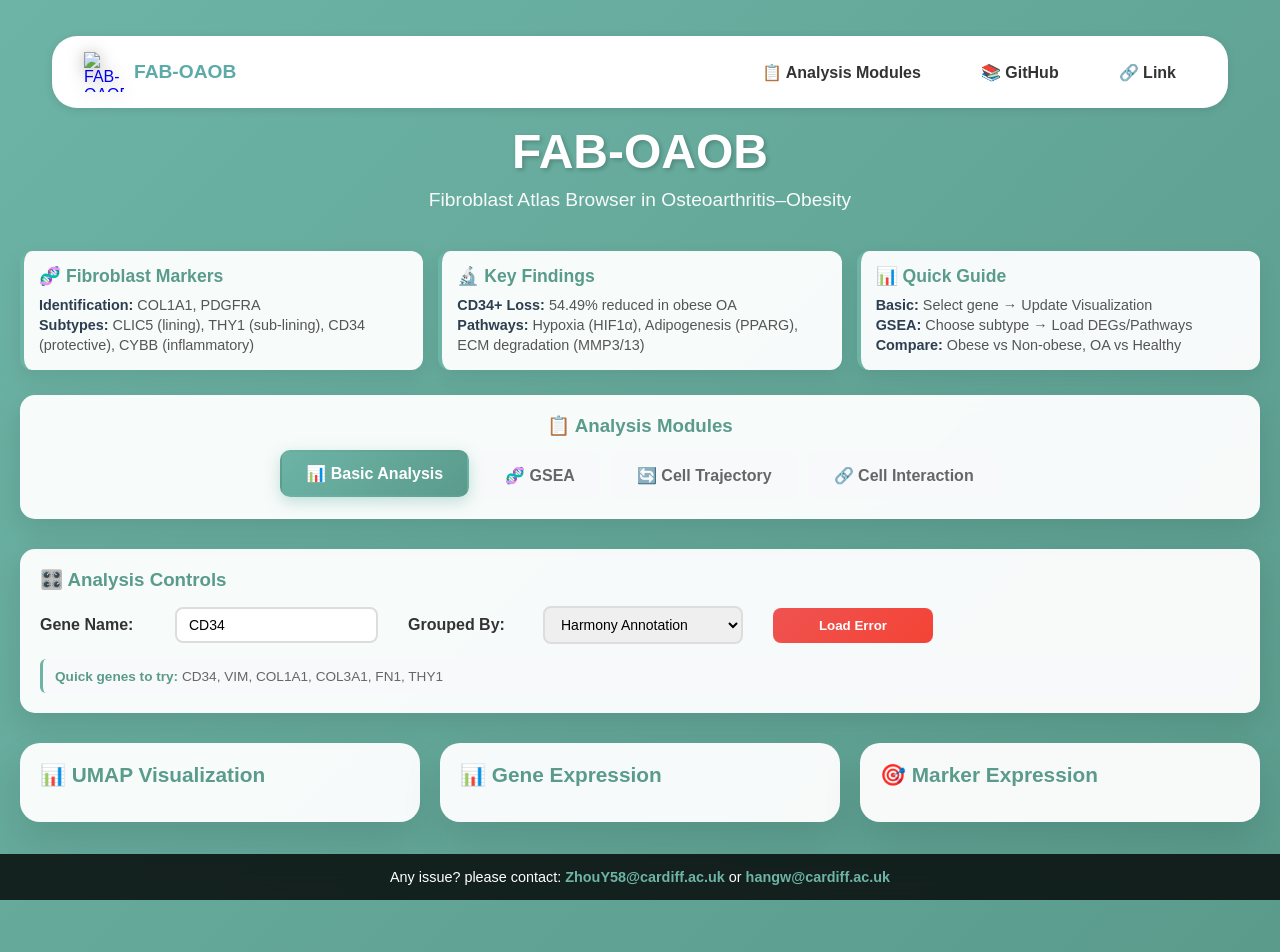
==== commit d7bad03f: "Update index.html" ====
--- a/index.html
+++ b/index.html
@@ -109,7 +109,7 @@
                 </div>
                 
                 <div class="controls-help">
-                    <small><strong>Quick genes to try:</strong> CD34, VIM, COL1A1, COL3A1, FN1, ACTA2, PDGFRA, THY1, DCN, LUM, POSTN</small>
+                    <small><strong>Quick genes to try:</strong> CD34, VIM, COL1A1, COL3A1, FN1, THY1</small>
                 </div>
             </div>
 
